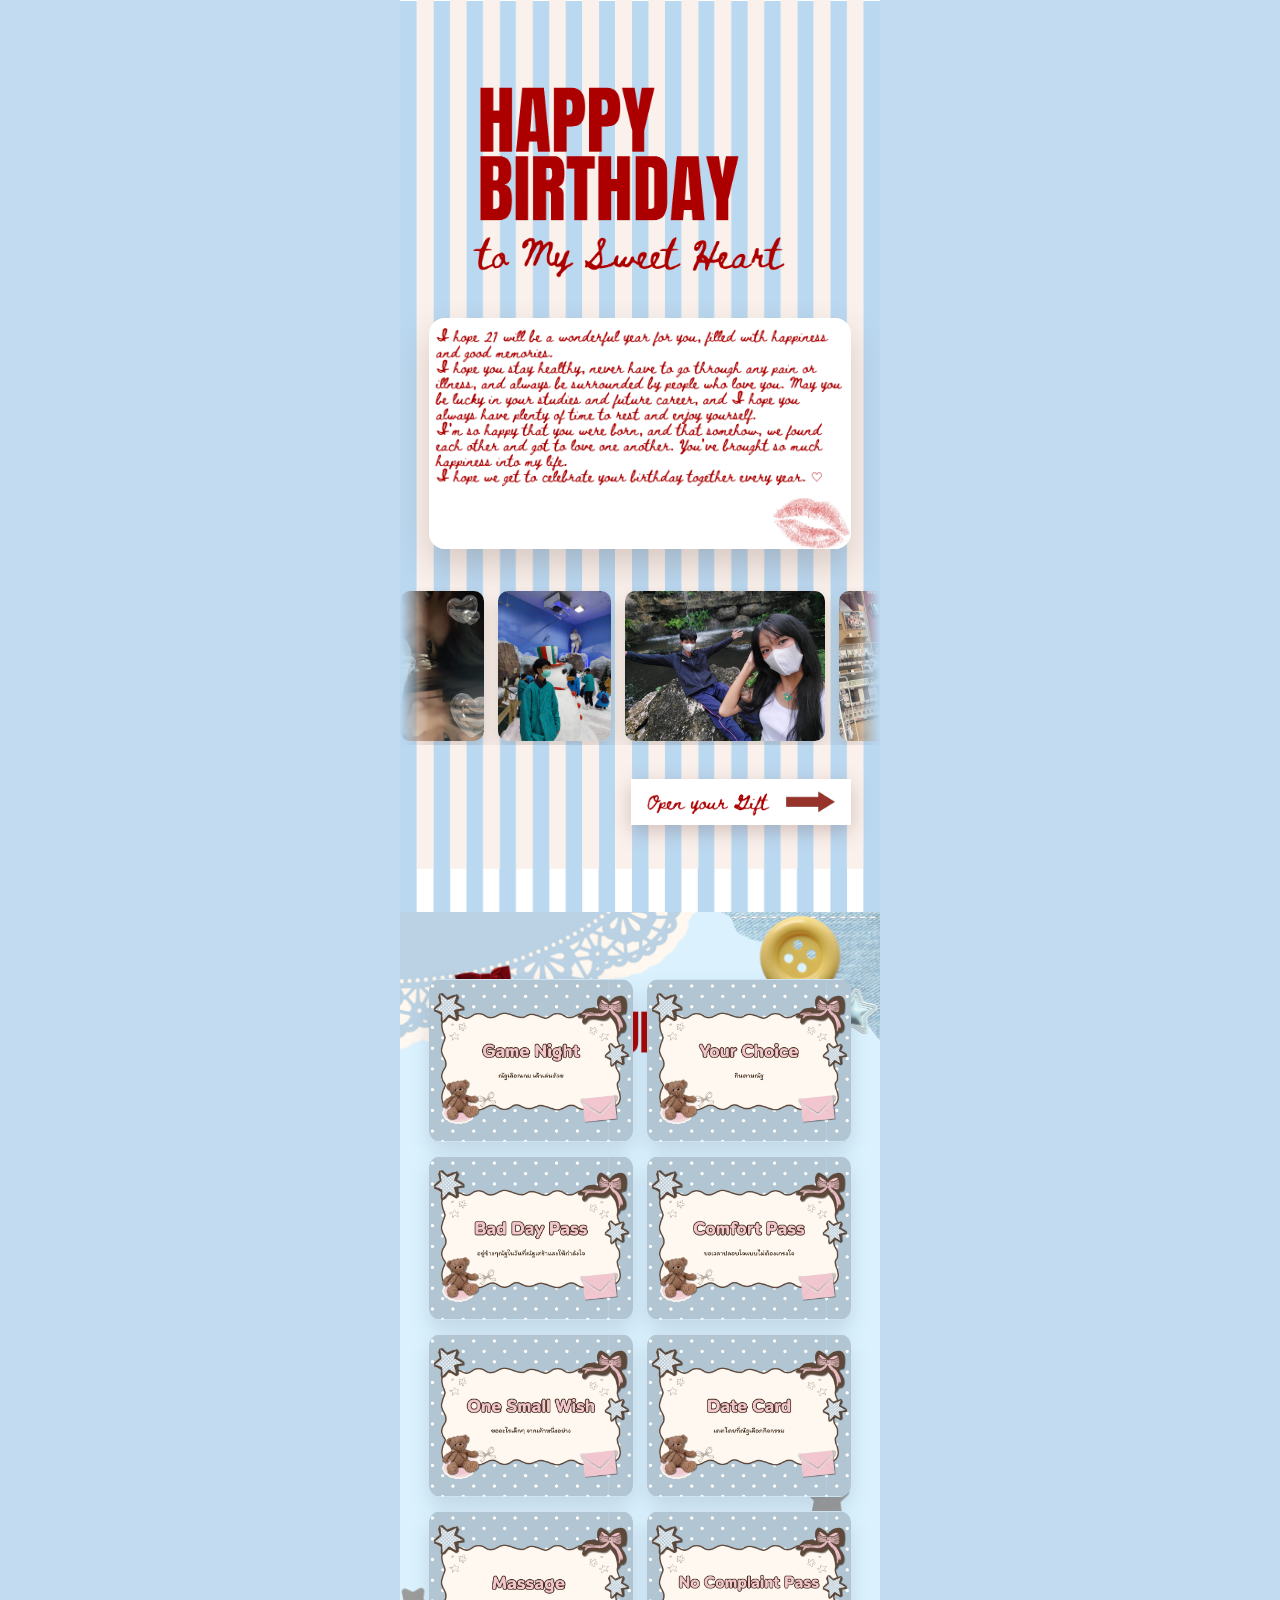
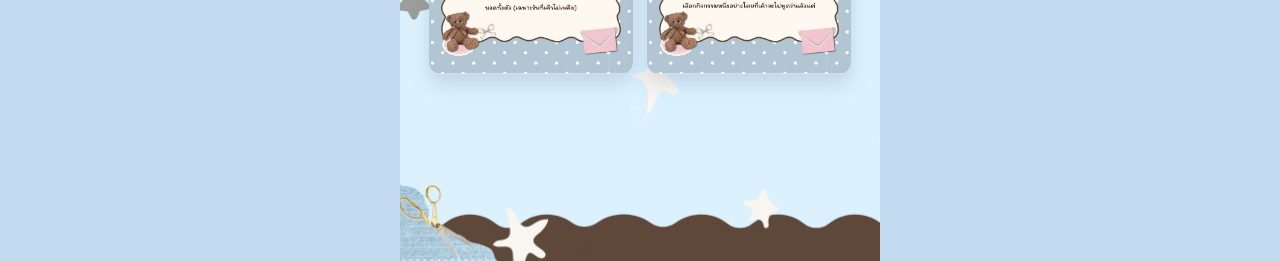
==== index.html @ 1df80755 "final1" ====
<!DOCTYPE html>
<html lang="th">
<head>
<meta charset="UTF-8">
<meta name="viewport" content="width=device-width, initial-scale=1, viewport-fit=cover">
<title>Happy Birthday Bby<3</title>
<link rel="stylesheet" href="style.css">
</head>
<body>

<div class="app">

  <!-- ================= PAGE 1 : CARD ================= -->
  <section id="page1" class="page">
    <img class="title-img" src="happy-title.png" alt="Happy Birthday to My Sweet Heart">

    <div class="letter-card">
      <img src="letter-content.png" alt="letter">
    </div>

    <div class="marquee-wrap">
      <div class="marquee-track" id="marqueeTrack">
        <!-- photos injected by script.js (doubled for seamless loop) -->
      </div>
    </div>

    <button class="open-gift-btn" id="openGiftBtn" aria-label="Open your gift">
      <img src="btn-open-gift.png" alt="Open your Gift">
    </button>
  </section>

  <!-- ================= PAGE 2 : COUPONS ================= -->
  <section id="page2" class="page">
    <div class="coupon-grid" id="couponGrid"></div>
    <button class="secret-trigger" id="secretTrigger" aria-label="secret">♡</button>
  </section>

</div>

<!-- ---------- modal ---------- -->
<div class="modal-bg" id="modalBg">
  <div class="modal-card">
    <button class="modal-close" id="modalClose">✕</button>
    <div class="modal-canvas-wrap"><canvas id="cpCanvas" width="1350" height="1080"></canvas></div>
    <div class="modal-actions">
      <button class="btn btn-primary" id="useBtn">ใช้คูปองนี้เลย</button>
      <button class="btn btn-secondary" id="saveBtn">บันทึกเป็นรูปภาพ</button>
    </div>
    <p class="modal-note" id="modalNote"></p>
  </div>
</div>

<div class="toast" id="toast"></div>
<div class="hearts-burst" id="heartsBurst"></div>

<script src="script.js"></script>
</body>
</html>
---- style.css ----
:root{
  --ink:#3a2e2a;
  --ink-soft:#6a5a53;
  --wine:#8e2a3b;
  --used-green:#5c7a52;
  --paper:#fff9ef;
}

*{box-sizing:border-box;}
html,body{margin:0;padding:0;}
body{
  font-family:'Trebuchet MS','Segoe UI',sans-serif;
  color:var(--ink);
  background:#c3dbf0;
}

.app{
  max-width:480px;
  margin:0 auto;
  position:relative;
}

.page{
  position:relative;
  width:100%;
  background-size:cover;
  background-position:top center;
  background-repeat:no-repeat;
  display:flex;
  flex-direction:column;
  align-items:center;
  overflow:hidden;
}

#page1{
  background-image:url("bg.png");
  padding-top:9%;
  padding-bottom:10%;
}
#page2{
  background-image:url("bgpage2.png");
  padding-top:14%;
  padding-bottom:14%;
  min-height:760px;
}

/* ---------------- PAGE 1 ---------------- */
.title-img{
  width:82%;
  max-width:420px;
  height:auto;
  display:block;
}

.letter-card{
  width:88%;
  max-width:440px;
  background:var(--paper);
  border-radius:16px;
  box-shadow:0 16px 34px rgba(90,60,50,0.22);
  overflow:hidden;
  margin-top:6%;
}
.letter-card img{
  width:100%;
  display:block;
}

/* auto-scrolling photo marquee, right to left, no interaction needed */
.marquee-wrap{
  width:100%;
  overflow:hidden;
  margin-top:8%;
  padding:4px 0;
  -webkit-mask-image:linear-gradient(90deg, transparent 0, #000 6%, #000 94%, transparent 100%);
          mask-image:linear-gradient(90deg, transparent 0, #000 6%, #000 94%, transparent 100%);
}
.marquee-track{
  display:flex;
  gap:14px;
  width:max-content;
  animation:marquee 26s linear infinite;
}
.marquee-track img{
  height:150px;
  width:auto;
  border-radius:10px;
  box-shadow:0 8px 18px rgba(90,60,50,0.2);
  display:block;
  object-fit:cover;
}
@keyframes marquee{
  from{ transform:translateX(0); }
  to{ transform:translateX(-50%); }
}
@media (prefers-reduced-motion: reduce){
  .marquee-track{ animation:none; }
}

.open-gift-btn{
  background:none;
  border:none;
  padding:0;
  margin:7% 0 8%;
  align-self:flex-end;
  margin-right:6%;
  cursor:pointer;
}
.open-gift-btn img{
  width:220px;
  max-width:60vw;
  height:auto;
  display:block;
  filter:drop-shadow(0 6px 10px rgba(90,40,40,0.25));
  transition:transform .2s;
}
.open-gift-btn:active img{ transform:scale(0.95); }

/* ---------------- PAGE 2 : COUPONS ---------------- */
.coupon-grid{
  width:88%;
  max-width:440px;
  display:grid;
  grid-template-columns:1fr 1fr;
  gap:14px;
  z-index:2;
}
.coupon-grid button{
  border:none;
  padding:0;
  background:none;
  border-radius:12px;
  overflow:hidden;
  position:relative;
  box-shadow:0 10px 20px rgba(70,90,120,0.18);
  cursor:pointer;
  transition:transform .15s;
}
.coupon-grid button:active{ transform:scale(0.95); }
.coupon-grid button img{
  width:100%;
  display:block;
}
.used-ribbon{
  position:absolute;
  top:8px; right:8px;
  background:var(--used-green);
  color:#fff;
  font-size:10px;
  font-weight:700;
  padding:3px 8px;
  border-radius:20px;
  z-index:2;
}

.secret-trigger{
  margin:26px 0 60px;
  background:none;
  border:none;
  font-size:26px;
  color:rgba(255,255,255,0.5);
  opacity:.7;
  z-index:2;
}

/* ---------------- modal ---------------- */
.modal-bg{
  position:fixed; inset:0;
  background:rgba(40,25,25,0.6);
  display:none;
  align-items:center; justify-content:center;
  z-index:200;
  padding:20px;
}
.modal-bg.show{ display:flex; }
.modal-card{
  background:var(--paper);
  max-width:380px;
  width:100%;
  border-radius:20px;
  overflow:hidden;
  box-shadow:0 30px 60px rgba(0,0,0,0.35);
  position:relative;
  animation:pop .3s cubic-bezier(.34,1.56,.64,1);
}
@keyframes pop{ from{ transform:scale(0.85); opacity:0;} to{transform:scale(1); opacity:1;} }
.modal-close{
  position:absolute; top:10px; right:12px;
  background:rgba(0,0,0,0.35);
  border:none;
  width:28px;height:28px;
  border-radius:50%;
  font-size:15px;
  color:#fff;
  z-index:2;
}
.modal-canvas-wrap{ padding:18px 18px 6px; }
.modal-canvas-wrap canvas{
  width:100%;
  height:auto;
  border-radius:12px;
  display:block;
}
.modal-actions{
  padding:14px 20px 22px;
  display:flex;
  flex-direction:column;
  gap:10px;
}
.btn{
  border:none;
  border-radius:30px;
  padding:12px 18px;
  font-size:14.5px;
  font-weight:600;
  font-family:inherit;
  cursor:pointer;
}
.btn-primary{ background:var(--wine); color:#fff; }
.btn-secondary{ background:#f6dde1; color:#6c1f2c; }
.modal-note{ font-size:12px; color:var(--ink-soft); text-align:center; padding:0 20px 18px; }

.toast{
  position:fixed;
  bottom:26px; left:50%;
  transform:translate(-50%, 20px);
  background:var(--ink);
  color:#fff;
  padding:12px 20px;
  border-radius:30px;
  font-size:13.5px;
  opacity:0;
  pointer-events:none;
  transition:opacity .3s, transform .3s;
  z-index:300;
  max-width:80vw;
  text-align:center;
}
.toast.show{ opacity:1; transform:translate(-50%,0); }

.hearts-burst{
  position:fixed; inset:0; pointer-events:none; z-index:150; overflow:hidden;
}
.hearts-burst span{
  position:absolute;
  bottom:-30px;
  font-size:22px;
  animation:rise 2.4s ease-in forwards;
}
@keyframes rise{
  to{ transform:translateY(-100vh) rotate(30deg); opacity:0; }
}
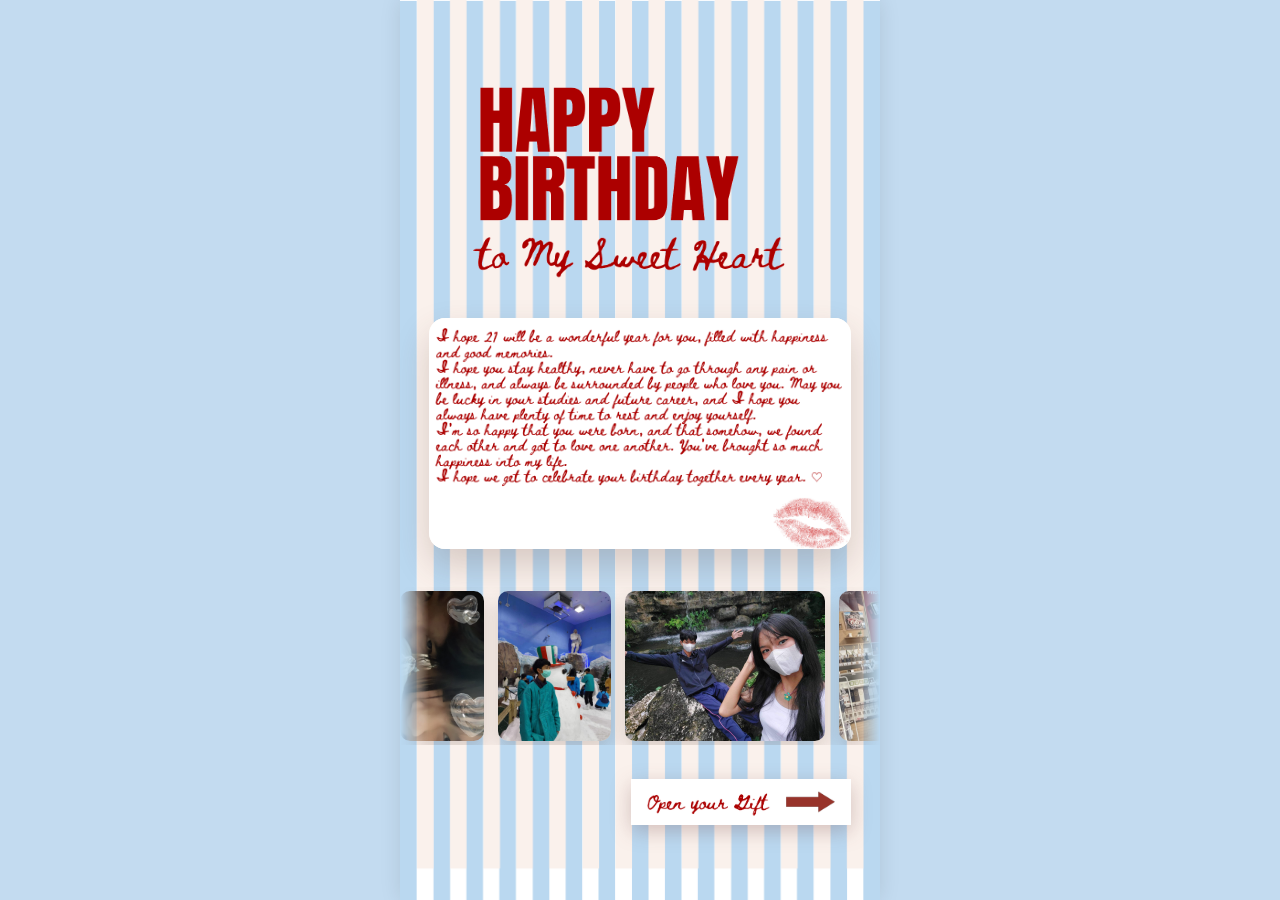
==== commit 29cb3e27: "Final" ====
--- a/index.html
+++ b/index.html
@@ -1,58 +1,36 @@
 <!DOCTYPE html>
 <html lang="th">
 <head>
-<meta charset="UTF-8">
-<meta name="viewport" content="width=device-width, initial-scale=1, viewport-fit=cover">
-<title>Happy Birthday Bby<3</title>
-<link rel="stylesheet" href="style.css">
+    <meta charset="UTF-8">
+    <meta name="viewport" content="width=device-width, initial-scale=1, viewport-fit=cover">
+    <title>Happy Birthday Bby <3</title>
+    <link rel="icon" type="image/png" href="icon.png">
+    <link rel="stylesheet" href="style.css">
 </head>
 <body>
 
-<div class="app">
+    <div class="app">
+        <section id="page1" class="page full-page">
+            <img class="title-img" src="happy-title.png" alt="Happy Birthday to My Sweet Heart">
 
-  <!-- ================= PAGE 1 : CARD ================= -->
-  <section id="page1" class="page">
-    <img class="title-img" src="happy-title.png" alt="Happy Birthday to My Sweet Heart">
+            <div class="letter-card">
+                <img src="letter-content.png" alt="letter">
+            </div>
 
-    <div class="letter-card">
-      <img src="letter-content.png" alt="letter">
+            <div class="marquee-wrap">
+                <div class="marquee-track" id="marqueeTrack"></div>
+            </div>
+
+            <button class="open-gift-btn" id="openGiftBtn" aria-label="Open your gift">
+                <img src="btn-open-gift.png" alt="Open your Gift">
+            </button>
+        </section>
     </div>
 
-    <div class="marquee-wrap">
-      <div class="marquee-track" id="marqueeTrack">
-        <!-- photos injected by script.js (doubled for seamless loop) -->
-      </div>
-    </div>
+    <div class="toast" id="toast"></div>
+    <div class="hearts-burst" id="heartsBurst"></div>
 
-    <button class="open-gift-btn" id="openGiftBtn" aria-label="Open your gift">
-      <img src="btn-open-gift.png" alt="Open your Gift">
-    </button>
-  </section>
+    <script src="script.js"></script>
 
-  <!-- ================= PAGE 2 : COUPONS ================= -->
-  <section id="page2" class="page">
-    <div class="coupon-grid" id="couponGrid"></div>
-    <button class="secret-trigger" id="secretTrigger" aria-label="secret">♡</button>
-  </section>
-
-</div>
-
-<!-- ---------- modal ---------- -->
-<div class="modal-bg" id="modalBg">
-  <div class="modal-card">
-    <button class="modal-close" id="modalClose">✕</button>
-    <div class="modal-canvas-wrap"><canvas id="cpCanvas" width="1350" height="1080"></canvas></div>
-    <div class="modal-actions">
-      <button class="btn btn-primary" id="useBtn">ใช้คูปองนี้เลย</button>
-      <button class="btn btn-secondary" id="saveBtn">บันทึกเป็นรูปภาพ</button>
-    </div>
-    <p class="modal-note" id="modalNote"></p>
-  </div>
-</div>
-
-<div class="toast" id="toast"></div>
-<div class="hearts-burst" id="heartsBurst"></div>
-
-<script src="script.js"></script>
 </body>
-</html>
+</html>
--- a/style.css
+++ b/style.css
@@ -1,252 +1,344 @@
-:root{
-  --ink:#3a2e2a;
-  --ink-soft:#6a5a53;
-  --wine:#8e2a3b;
-  --used-green:#5c7a52;
-  --paper:#fff9ef;
-}
-
-*{box-sizing:border-box;}
-html,body{margin:0;padding:0;}
-body{
-  font-family:'Trebuchet MS','Segoe UI',sans-serif;
-  color:var(--ink);
-  background:#c3dbf0;
-}
-
-.app{
-  max-width:480px;
-  margin:0 auto;
-  position:relative;
-}
-
-.page{
-  position:relative;
-  width:100%;
-  background-size:cover;
-  background-position:top center;
-  background-repeat:no-repeat;
-  display:flex;
-  flex-direction:column;
-  align-items:center;
-  overflow:hidden;
-}
-
-#page1{
-  background-image:url("bg.png");
-  padding-top:9%;
-  padding-bottom:10%;
-}
-#page2{
-  background-image:url("bgpage2.png");
-  padding-top:14%;
-  padding-bottom:14%;
-  min-height:760px;
-}
-
-/* ---------------- PAGE 1 ---------------- */
-.title-img{
-  width:82%;
-  max-width:420px;
-  height:auto;
-  display:block;
-}
-
-.letter-card{
-  width:88%;
-  max-width:440px;
-  background:var(--paper);
-  border-radius:16px;
-  box-shadow:0 16px 34px rgba(90,60,50,0.22);
-  overflow:hidden;
-  margin-top:6%;
-}
-.letter-card img{
-  width:100%;
-  display:block;
-}
-
-/* auto-scrolling photo marquee, right to left, no interaction needed */
-.marquee-wrap{
-  width:100%;
-  overflow:hidden;
-  margin-top:8%;
-  padding:4px 0;
-  -webkit-mask-image:linear-gradient(90deg, transparent 0, #000 6%, #000 94%, transparent 100%);
-          mask-image:linear-gradient(90deg, transparent 0, #000 6%, #000 94%, transparent 100%);
-}
-.marquee-track{
-  display:flex;
-  gap:14px;
-  width:max-content;
-  animation:marquee 26s linear infinite;
-}
-.marquee-track img{
-  height:150px;
-  width:auto;
-  border-radius:10px;
-  box-shadow:0 8px 18px rgba(90,60,50,0.2);
-  display:block;
-  object-fit:cover;
-}
-@keyframes marquee{
-  from{ transform:translateX(0); }
-  to{ transform:translateX(-50%); }
-}
-@media (prefers-reduced-motion: reduce){
-  .marquee-track{ animation:none; }
-}
-
-.open-gift-btn{
-  background:none;
-  border:none;
-  padding:0;
-  margin:7% 0 8%;
-  align-self:flex-end;
-  margin-right:6%;
-  cursor:pointer;
-}
-.open-gift-btn img{
-  width:220px;
-  max-width:60vw;
-  height:auto;
-  display:block;
-  filter:drop-shadow(0 6px 10px rgba(90,40,40,0.25));
-  transition:transform .2s;
-}
-.open-gift-btn:active img{ transform:scale(0.95); }
-
-/* ---------------- PAGE 2 : COUPONS ---------------- */
-.coupon-grid{
-  width:88%;
-  max-width:440px;
-  display:grid;
-  grid-template-columns:1fr 1fr;
-  gap:14px;
-  z-index:2;
-}
-.coupon-grid button{
-  border:none;
-  padding:0;
-  background:none;
-  border-radius:12px;
-  overflow:hidden;
-  position:relative;
-  box-shadow:0 10px 20px rgba(70,90,120,0.18);
-  cursor:pointer;
-  transition:transform .15s;
-}
-.coupon-grid button:active{ transform:scale(0.95); }
-.coupon-grid button img{
-  width:100%;
-  display:block;
-}
-.used-ribbon{
-  position:absolute;
-  top:8px; right:8px;
-  background:var(--used-green);
-  color:#fff;
-  font-size:10px;
-  font-weight:700;
-  padding:3px 8px;
-  border-radius:20px;
-  z-index:2;
-}
-
-.secret-trigger{
-  margin:26px 0 60px;
-  background:none;
-  border:none;
-  font-size:26px;
-  color:rgba(255,255,255,0.5);
-  opacity:.7;
-  z-index:2;
-}
-
-/* ---------------- modal ---------------- */
-.modal-bg{
-  position:fixed; inset:0;
-  background:rgba(40,25,25,0.6);
-  display:none;
-  align-items:center; justify-content:center;
-  z-index:200;
-  padding:20px;
-}
-.modal-bg.show{ display:flex; }
-.modal-card{
-  background:var(--paper);
-  max-width:380px;
-  width:100%;
-  border-radius:20px;
-  overflow:hidden;
-  box-shadow:0 30px 60px rgba(0,0,0,0.35);
-  position:relative;
-  animation:pop .3s cubic-bezier(.34,1.56,.64,1);
-}
-@keyframes pop{ from{ transform:scale(0.85); opacity:0;} to{transform:scale(1); opacity:1;} }
-.modal-close{
-  position:absolute; top:10px; right:12px;
-  background:rgba(0,0,0,0.35);
-  border:none;
-  width:28px;height:28px;
-  border-radius:50%;
-  font-size:15px;
-  color:#fff;
-  z-index:2;
-}
-.modal-canvas-wrap{ padding:18px 18px 6px; }
-.modal-canvas-wrap canvas{
-  width:100%;
-  height:auto;
-  border-radius:12px;
-  display:block;
-}
-.modal-actions{
-  padding:14px 20px 22px;
-  display:flex;
-  flex-direction:column;
-  gap:10px;
-}
-.btn{
-  border:none;
-  border-radius:30px;
-  padding:12px 18px;
-  font-size:14.5px;
-  font-weight:600;
-  font-family:inherit;
-  cursor:pointer;
-}
-.btn-primary{ background:var(--wine); color:#fff; }
-.btn-secondary{ background:#f6dde1; color:#6c1f2c; }
-.modal-note{ font-size:12px; color:var(--ink-soft); text-align:center; padding:0 20px 18px; }
-
-.toast{
-  position:fixed;
-  bottom:26px; left:50%;
-  transform:translate(-50%, 20px);
-  background:var(--ink);
-  color:#fff;
-  padding:12px 20px;
-  border-radius:30px;
-  font-size:13.5px;
-  opacity:0;
-  pointer-events:none;
-  transition:opacity .3s, transform .3s;
-  z-index:300;
-  max-width:80vw;
-  text-align:center;
-}
-.toast.show{ opacity:1; transform:translate(-50%,0); }
-
-.hearts-burst{
-  position:fixed; inset:0; pointer-events:none; z-index:150; overflow:hidden;
-}
-.hearts-burst span{
-  position:absolute;
-  bottom:-30px;
-  font-size:22px;
-  animation:rise 2.4s ease-in forwards;
-}
-@keyframes rise{
-  to{ transform:translateY(-100vh) rotate(30deg); opacity:0; }
-}
+:root {
+  --ink: #3a2e2a;
+  --ink-soft: #6a5a53;
+  --wine: #8e2a3b;
+  --used-green: #5c7a52;
+  --paper: #fff9ef;
+}
+
+* {
+  box-sizing: border-box;
+}
+
+html, body {
+  margin: 0;
+  padding: 0;
+}
+
+body {
+  font-family: 'Trebuchet MS', 'Segoe UI', sans-serif;
+  color: var(--ink);
+  background: #c3dbf0;
+}
+
+.app {
+  max-width: 480px;
+  margin: 0 auto;
+  position: relative;
+  background-color: #fff;
+  height: 100vh;
+  height: 100dvh;
+  box-shadow: 0 0 20px rgba(0,0,0,0.1);
+  overflow: hidden;
+}
+
+.page {
+  position: absolute;
+  top: 0; 
+  left: 0; 
+  right: 0; 
+  bottom: 0;
+  width: 100%;
+  height: 100%;
+  background-size: cover;
+  background-position: top center;
+  background-repeat: no-repeat;
+  display: flex;
+  flex-direction: column;
+  align-items: center;
+  overflow-x: hidden;
+  overflow-y: auto;
+}
+
+.page > * {
+  flex-shrink: 0;
+}
+
+#page1 {
+  background-image: url("bg.png");
+  padding-top: 9%;
+  padding-bottom: 10%;
+}
+
+#page2 {
+  background-image: url("bgpage2.png");
+  padding-top: 35%;
+  padding-bottom: 14%;
+}
+
+.back-btn {
+  position: absolute;
+  top: 20px;
+  left: 20px;
+  color: #fff;
+  text-decoration: none;
+  font-weight: bold;
+  background: rgba(0,0,0,0.2);
+  padding: 5px 12px;
+  border-radius: 15px;
+  font-size: 14px;
+}
+
+.title-img {
+  width: 82%;
+  max-width: 420px;
+  height: auto;
+  display: block;
+}
+
+.letter-card {
+  width: 88%;
+  max-width: 440px;
+  background: var(--paper);
+  border-radius: 16px;
+  box-shadow: 0 16px 34px rgba(90,60,50,0.22);
+  overflow: hidden;
+  margin-top: 6%;
+}
+
+.letter-card img {
+  width: 100%;
+  display: block;
+}
+
+.marquee-wrap {
+  width: 100%;
+  overflow: hidden;
+  margin-top: 8%;
+  padding: 4px 0;
+  -webkit-mask-image: linear-gradient(90deg, transparent 0, #000 6%, #000 94%, transparent 100%);
+  mask-image: linear-gradient(90deg, transparent 0, #000 6%, #000 94%, transparent 100%);
+}
+
+.marquee-track {
+  display: flex;
+  gap: 14px;
+  width: max-content;
+  animation: marquee 26s linear infinite;
+}
+
+.marquee-track img {
+  height: 150px;
+  width: auto;
+  border-radius: 10px;
+  box-shadow: 0 8px 18px rgba(90,60,50,0.2);
+  display: block;
+  object-fit: cover;
+}
+
+@keyframes marquee {
+  from { transform: translateX(0); }
+  to { transform: translateX(-50%); }
+}
+
+@media (prefers-reduced-motion: reduce) {
+  .marquee-track { animation: none; }
+}
+
+.open-gift-btn {
+  background: none;
+  border: none;
+  padding: 0;
+  margin: 7% 0 8%;
+  align-self: flex-end;
+  margin-right: 6%;
+  cursor: pointer;
+}
+
+.open-gift-btn img {
+  width: 220px;
+  max-width: 60vw;
+  height: auto;
+  display: block;
+  filter: drop-shadow(0 6px 10px rgba(90,40,40,0.25));
+  transition: transform .2s;
+}
+
+.open-gift-btn:active img {
+  transform: scale(0.95);
+}
+
+.coupon-grid {
+  width: 88%;
+  max-width: 440px;
+  display: grid;
+  grid-template-columns: 1fr 1fr;
+  gap: 14px;
+  z-index: 2;
+}
+
+.coupon-grid button {
+  border: none;
+  padding: 0;
+  background: none;
+  border-radius: 12px;
+  overflow: hidden;
+  position: relative;
+  box-shadow: 0 10px 20px rgba(70,90,120,0.18);
+  cursor: pointer;
+  transition: transform .15s;
+}
+
+.coupon-grid button:active {
+  transform: scale(0.95);
+}
+
+.coupon-grid button img {
+  width: 100%;
+  display: block;
+}
+
+.used-ribbon {
+  position: absolute;
+  top: 8px; 
+  right: 8px;
+  background: var(--used-green);
+  color: #fff;
+  font-size: 10px;
+  font-weight: 700;
+  padding: 3px 8px;
+  border-radius: 20px;
+  z-index: 2;
+}
+
+.secret-trigger {
+  margin: 26px 0 60px;
+  background: none;
+  border: none;
+  font-size: 26px;
+  color: rgba(255,255,255,0.5);
+  opacity: .7;
+  z-index: 2;
+}
+
+.modal-bg {
+  position: fixed; 
+  inset: 0;
+  background: rgba(40,25,25,0.6);
+  display: none;
+  align-items: center; 
+  justify-content: center;
+  z-index: 200;
+  padding: 20px;
+}
+
+.modal-bg.show {
+  display: flex;
+}
+
+.modal-card {
+  background: var(--paper);
+  max-width: 380px;
+  width: 100%;
+  border-radius: 20px;
+  overflow: hidden;
+  box-shadow: 0 30px 60px rgba(0,0,0,0.35);
+  position: relative;
+  animation: pop .3s cubic-bezier(.34,1.56,.64,1);
+}
+
+@keyframes pop {
+  from { transform: scale(0.85); opacity: 0; }
+  to { transform: scale(1); opacity: 1; }
+}
+
+.modal-close {
+  position: absolute; 
+  top: 10px; 
+  right: 12px;
+  background: rgba(0,0,0,0.35);
+  border: none;
+  width: 28px; 
+  height: 28px;
+  border-radius: 50%;
+  font-size: 15px;
+  color: #fff;
+  z-index: 2;
+}
+
+.modal-canvas-wrap {
+  padding: 18px 18px 6px;
+}
+
+.modal-canvas-wrap canvas {
+  width: 100%;
+  height: auto;
+  border-radius: 12px;
+  display: block;
+}
+
+.modal-actions {
+  padding: 14px 20px 22px;
+  display: flex;
+  flex-direction: column;
+  gap: 10px;
+}
+
+.btn {
+  border: none;
+  border-radius: 30px;
+  padding: 12px 18px;
+  font-size: 14.5px;
+  font-weight: 600;
+  font-family: inherit;
+  cursor: pointer;
+}
+
+.btn-primary {
+  background: var(--wine);
+  color: #fff;
+}
+
+.btn-secondary {
+  background: #f6dde1;
+  color: #6c1f2c;
+}
+
+.modal-note {
+  font-size: 12px;
+  color: var(--ink-soft);
+  text-align: center;
+  padding: 0 20px 18px;
+}
+
+.toast {
+  position: fixed;
+  bottom: 26px; 
+  left: 50%;
+  transform: translate(-50%, 20px);
+  background: var(--ink);
+  color: #fff;
+  padding: 12px 20px;
+  border-radius: 30px;
+  font-size: 13.5px;
+  opacity: 0;
+  pointer-events: none;
+  transition: opacity .3s, transform .3s;
+  z-index: 300;
+  max-width: 80vw;
+  text-align: center;
+}
+
+.toast.show {
+  opacity: 1;
+  transform: translate(-50%, 0);
+}
+
+.hearts-burst {
+  position: fixed; 
+  inset: 0; 
+  pointer-events: none; 
+  z-index: 150; 
+  overflow: hidden;
+}
+
+.hearts-burst span {
+  position: absolute;
+  bottom: -30px;
+  font-size: 22px;
+  animation: rise 2.4s ease-in forwards;
+}
+
+@keyframes rise {
+  to { transform: translateY(-100vh) rotate(30deg); opacity: 0; }
+}
